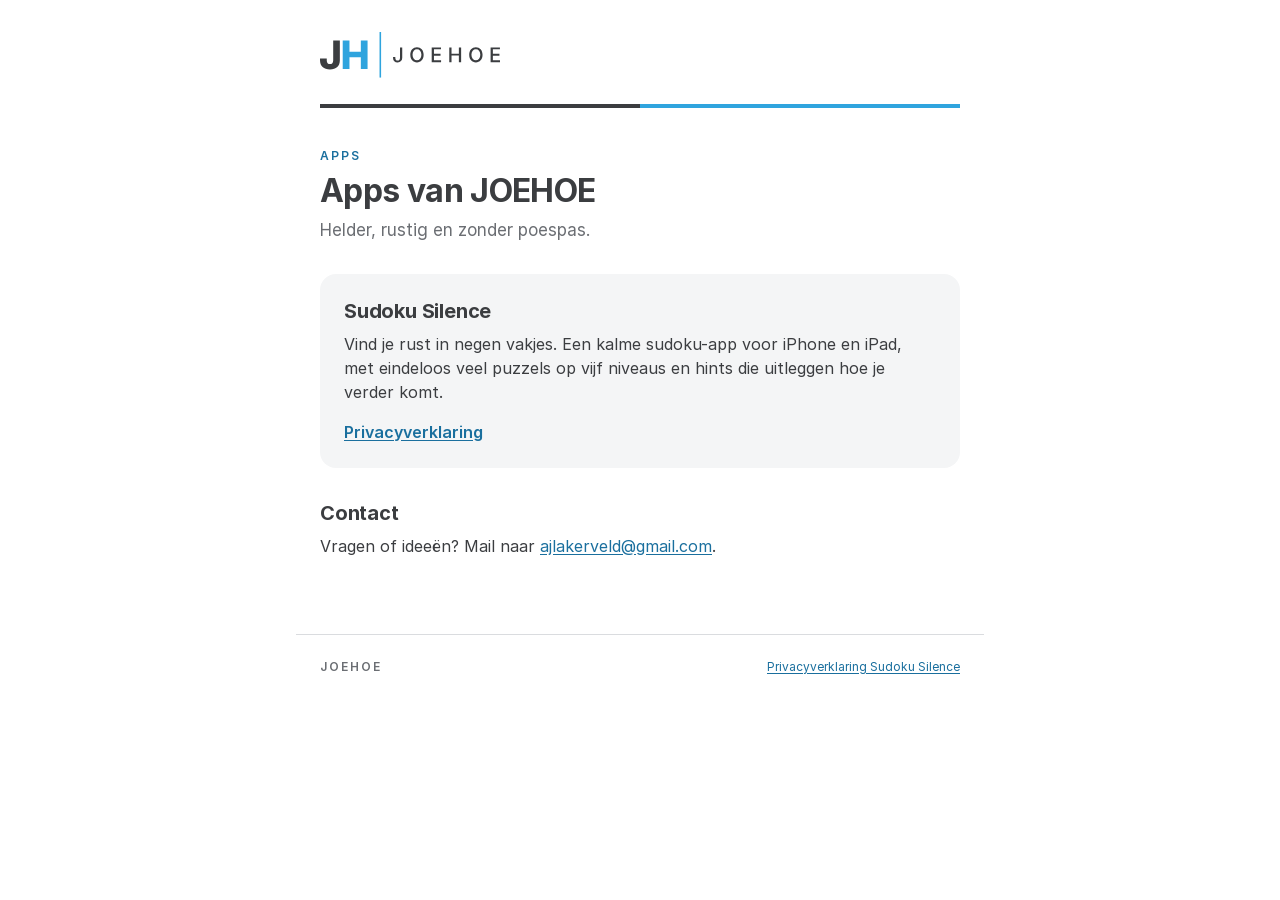
==== index.html @ d2bf130f "Add files via upload Initial upload of the website" ====
<!doctype html>
<html lang="nl">
<head>
<meta charset="utf-8">
<meta name="viewport" content="width=device-width, initial-scale=1">
<title>JOEHOE</title>
<link rel="preload" href="fonts/Inter-Regular.woff2" as="font" type="font/woff2" crossorigin>
<link rel="stylesheet" href="style.css">
</head>
<body>
<header class="site-header">
  <a href="index.html" class="logo-link" aria-label="JOEHOE – home"><svg class="logo" viewBox="0 0 459.82 116.41" role="img" aria-label="JOEHOE"><path class="logo-inkt" d="M25.48828125 95.558515625C41.357421875 95.558515625 50.68359375 87.20890625 50.68359375 72.218671875V21.828046875H33.69140625V72.511640625C33.69140625 78.81046875 30.615234375 81.93546875 25.48828125 81.93546875C20.3125 81.93546875 17.236328125 78.81046875 17.236328125 72.609296875V67.921796875H0.0V72.316328125C0.0 87.20890625 9.423828125 95.558515625 25.48828125 95.558515625Z"/><path class="logo-blauw" d="M58.01171875 94.581953125H75.248046875V64.455H104.30078125V94.581953125H121.48828125V21.828046875H104.30078125V50.3925H75.248046875V21.828046875H58.01171875Z"/><rect class="logo-blauw" x="152.05" y="0" width="4" height="116.41"/><path class="logo-inkt" d="M198.364140625 77.628828125C205.422734375 77.628828125 210.06921875 73.49015625 210.06921875 66.101484375V39.288984375H204.305546875V66.152265625C204.305546875 70.44328125 201.94421875 72.7284375 198.364140625 72.7284375C194.7840625 72.7284375 192.422734375 70.44328125 192.422734375 66.152265625V64.019453125H186.60828125V66.126875C186.60828125 73.49015625 191.305546875 77.628828125 198.364140625 77.628828125ZM247.735703125 77.628828125C257.536484375 77.628828125 264.7728125 70.316328125 264.7728125 58.230390625C264.7728125 46.093671875 257.536484375 38.781171875 247.735703125 38.781171875C237.90953125 38.781171875 230.6478125 46.093671875 230.6478125 58.230390625C230.6478125 70.316328125 237.90953125 77.628828125 247.735703125 77.628828125ZM247.735703125 72.347578125C241.235703125 72.347578125 236.38609375 67.371015625 236.38609375 58.230390625C236.38609375 49.064375 241.235703125 44.062421875 247.735703125 44.062421875C254.184921875 44.062421875 259.03453125 49.038984375 259.03453125 58.230390625C259.03453125 67.371015625 254.184921875 72.347578125 247.735703125 72.347578125ZM285.35140624999997 77.121015625H309.32015624999997V72.144453125H291.14046874999997V60.49015625H307.89828124999997V55.538984375H291.14046874999997V44.265546875H309.16781249999997V39.288984375H285.35140624999997ZM330.22882812499995 77.121015625H336.01789062499995V60.261640625H354.75617187499995V77.121015625H360.57062499999995V39.288984375H354.75617187499995V55.285078125H336.01789062499995V39.288984375H330.22882812499995ZM398.23710937499993 77.628828125C408.03789062499993 77.628828125 415.27421874999993 70.316328125 415.27421874999993 58.230390625C415.27421874999993 46.093671875 408.03789062499993 38.781171875 398.23710937499993 38.781171875C388.41093749999993 38.781171875 381.14921874999993 46.093671875 381.14921874999993 58.230390625C381.14921874999993 70.316328125 388.41093749999993 77.628828125 398.23710937499993 77.628828125ZM398.23710937499993 72.347578125C391.73710937499993 72.347578125 386.88749999999993 67.371015625 386.88749999999993 58.230390625C386.88749999999993 49.064375 391.73710937499993 44.062421875 398.23710937499993 44.062421875C404.68632812499993 44.062421875 409.53593749999993 49.038984375 409.53593749999993 58.230390625C409.53593749999993 67.371015625 404.68632812499993 72.347578125 398.23710937499993 72.347578125ZM435.8528124999999 77.121015625H459.8215624999999V72.144453125H441.6418749999999V60.49015625H458.3996874999999V55.538984375H441.6418749999999V44.265546875H459.6692187499999V39.288984375H435.8528124999999Z"/></svg></a>
</header>
<div class="duo-lijn" aria-hidden="true"></div>
<main>
<p class="label">Apps</p>
<h1>Apps van JOEHOE</h1>
<p class="lead">Helder, rustig en zonder poespas.</p>

<section class="kaart">
  <h2>Sudoku Silence</h2>
  <p>Vind je rust in negen vakjes. Een kalme sudoku-app voor iPhone en iPad, met eindeloos veel puzzels op vijf niveaus en hints die uitleggen hoe je verder komt.</p>
  <p class="kaart-links"><a href="privacy.html">Privacyverklaring</a></p>
</section>

<h2>Contact</h2>
<p>Vragen of ideeën? Mail naar <a href="mailto:ajlakerveld@gmail.com">ajlakerveld@gmail.com</a>.</p>
</main>
<footer class="site-footer">
  <span>JOEHOE</span>
  <a href="privacy.html">Privacyverklaring Sudoku Silence</a>
</footer>
</body>
</html>
---- style.css ----
/* JOEHOE-huisstijl (brandbook v1.0). Licht is standaard; donker volgt de systeeminstelling. */

/* Inter staat op de site zelf: bezoekers maken geen verbinding met Google Fonts. */
@font-face {
  font-family: Inter;
  font-style: normal;
  font-weight: 400;
  font-display: swap;
  src: url("fonts/Inter-Regular.woff2") format("woff2");
}
@font-face {
  font-family: Inter;
  font-style: normal;
  font-weight: 500;
  font-display: swap;
  src: url("fonts/Inter-Medium.woff2") format("woff2");
}
@font-face {
  font-family: Inter;
  font-style: normal;
  font-weight: 600;
  font-display: swap;
  src: url("fonts/Inter-SemiBold.woff2") format("woff2");
}
@font-face {
  font-family: Inter;
  font-style: normal;
  font-weight: 700;
  font-display: swap;
  src: url("fonts/Inter-Bold.woff2") format("woff2");
}

:root {
  color-scheme: light dark;

  --jh-grond: #FFFFFF;
  --jh-vlak: #F4F5F6;
  --jh-vlak-blauw: #E5F4FC;
  --jh-inkt: #3B3D40;
  --jh-inkt-zacht: #6B6E73;
  --jh-lijn: #DADCDF;
  --jh-merk: #2FA4DE;
  --jh-link: #1A6F9E;
  --jh-focus: #1A6F9E;
  --jh-logo-inkt: #3B3D40;

  --jh-radius-l: 16px;
  --jh-inhoud-max: 640px;
  --jh-font: Inter, Arial, "Helvetica Neue", sans-serif;
}

@media (prefers-color-scheme: dark) {
  :root {
    --jh-grond: #1E1F21;
    --jh-vlak: #2A2C2F;
    --jh-vlak-blauw: #17394D;
    --jh-inkt: #F1F2F3;
    --jh-inkt-zacht: #A7AAAF;
    --jh-lijn: #3F4246;
    --jh-link: #6CC3EE;
    --jh-focus: #6CC3EE;
    /* Negatief logo: J en woordmerk wit. */
    --jh-logo-inkt: #FFFFFF;
  }
}

* { box-sizing: border-box; }

body {
  margin: 0;
  background: var(--jh-grond);
  color: var(--jh-inkt);
  font: 400 16px/24px var(--jh-font);
  -webkit-text-size-adjust: 100%;
}

/* Koptekst: logo linksboven, daaronder de duo-lijn over de volle breedte van de inhoud. */
.site-header,
main,
.site-footer {
  max-width: calc(var(--jh-inhoud-max) + 48px);
  margin: 0 auto;
  padding-inline: 24px;
}

.site-header { padding-block: 32px 20px; }

.logo { display: block; width: 180px; height: auto; }
.logo .logo-inkt { fill: var(--jh-logo-inkt); }
.logo .logo-blauw { fill: var(--jh-merk); }

.duo-lijn {
  max-width: var(--jh-inhoud-max);
  margin: 0 auto;
  height: 4px;
  background: linear-gradient(to right, var(--jh-inkt) 50%, var(--jh-merk) 50%);
}

@media (max-width: 688px) {
  .duo-lijn { margin-inline: 24px; }
}

main { padding-block: 40px 64px; }

/* Typeschaal (app-schaal in px). */
h1 { font-size: 32px; line-height: 38px; font-weight: 700; letter-spacing: -0.02em; margin: 0 0 8px; }
h2 { font-size: 20px; line-height: 26px; font-weight: 700; letter-spacing: -0.01em; margin: 32px 0 8px; }
p, ul { margin: 0 0 12px; }
li { margin-bottom: 6px; }

.label {
  font-size: 12px;
  line-height: 16px;
  font-weight: 600;
  letter-spacing: 0.16em;
  text-transform: uppercase;
  color: var(--jh-link);
  margin: 0 0 8px;
}

.meta { font-size: 14px; line-height: 20px; color: var(--jh-inkt-zacht); margin-bottom: 24px; }
.lead { font-size: 17px; line-height: 24px; color: var(--jh-inkt-zacht); margin-bottom: 32px; }

/* Links: donker helderblauw, nooit helderblauw op wit. */
a { color: var(--jh-link); text-underline-offset: 2px; }
a:focus-visible { outline: 2px solid var(--jh-focus); outline-offset: 2px; border-radius: 4px; }
.logo-link { display: inline-block; }

/* Kaart op het tweede vlak, hoek 16. */
.kaart {
  background: var(--jh-vlak);
  border-radius: var(--jh-radius-l);
  padding: 24px;
  margin-bottom: 32px;
}
.kaart h2 { margin-top: 0; }
.kaart-links { margin: 16px 0 0; font-weight: 600; }

.site-footer {
  display: flex;
  flex-wrap: wrap;
  gap: 8px 24px;
  justify-content: space-between;
  padding-block: 24px 40px;
  border-top: 1px solid var(--jh-lijn);
  font-size: 12px;
  line-height: 16px;
  color: var(--jh-inkt-zacht);
}
.site-footer span { letter-spacing: 0.16em; font-weight: 600; }
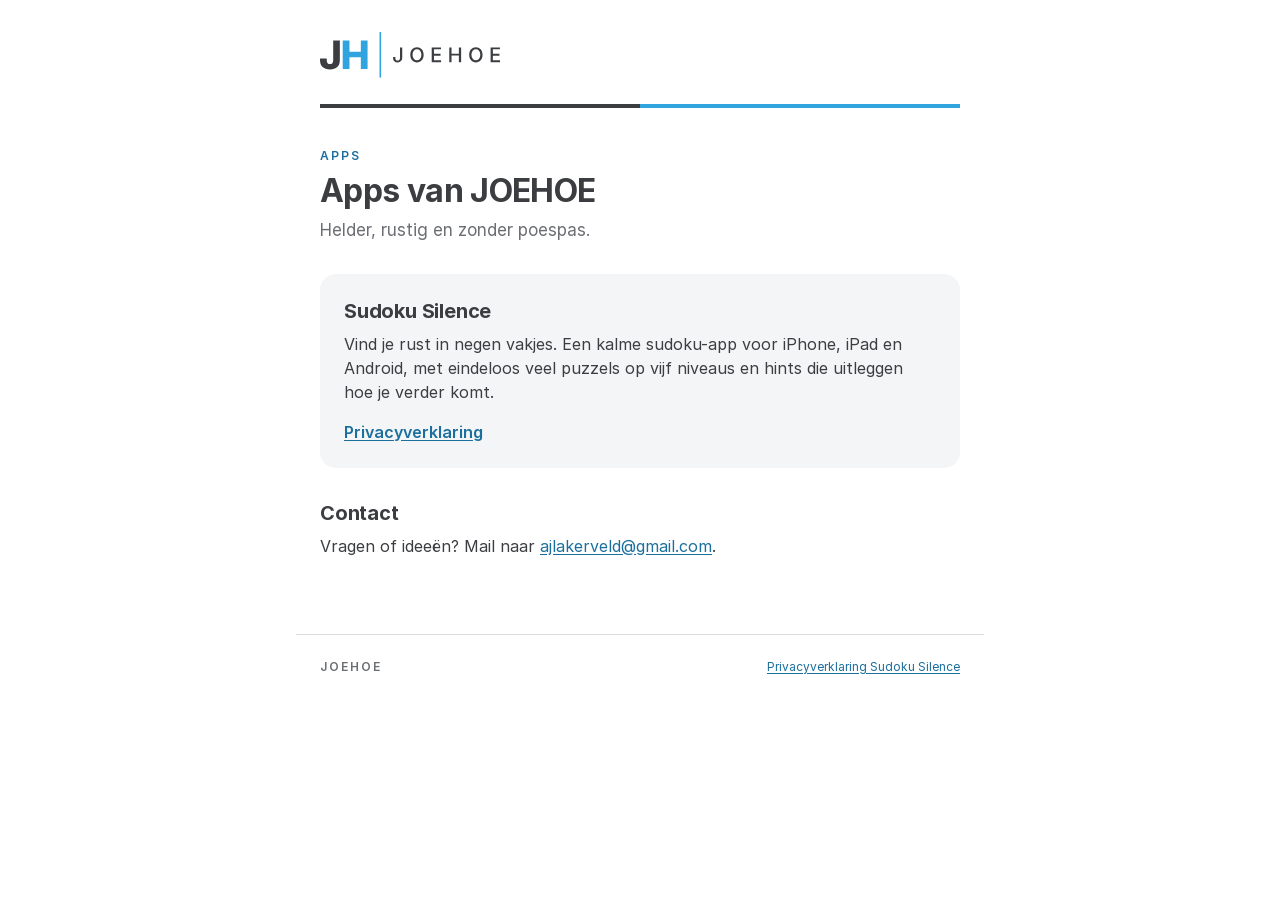
==== commit 949cc784: "Privacyverklaring: Android toegevoegd" ====
--- a/index.html
+++ b/index.html
@@ -19,7 +19,7 @@
 
 <section class="kaart">
   <h2>Sudoku Silence</h2>
-  <p>Vind je rust in negen vakjes. Een kalme sudoku-app voor iPhone en iPad, met eindeloos veel puzzels op vijf niveaus en hints die uitleggen hoe je verder komt.</p>
+  <p>Vind je rust in negen vakjes. Een kalme sudoku-app voor iPhone, iPad en Android, met eindeloos veel puzzels op vijf niveaus en hints die uitleggen hoe je verder komt.</p>
   <p class="kaart-links"><a href="privacy.html">Privacyverklaring</a></p>
 </section>
 
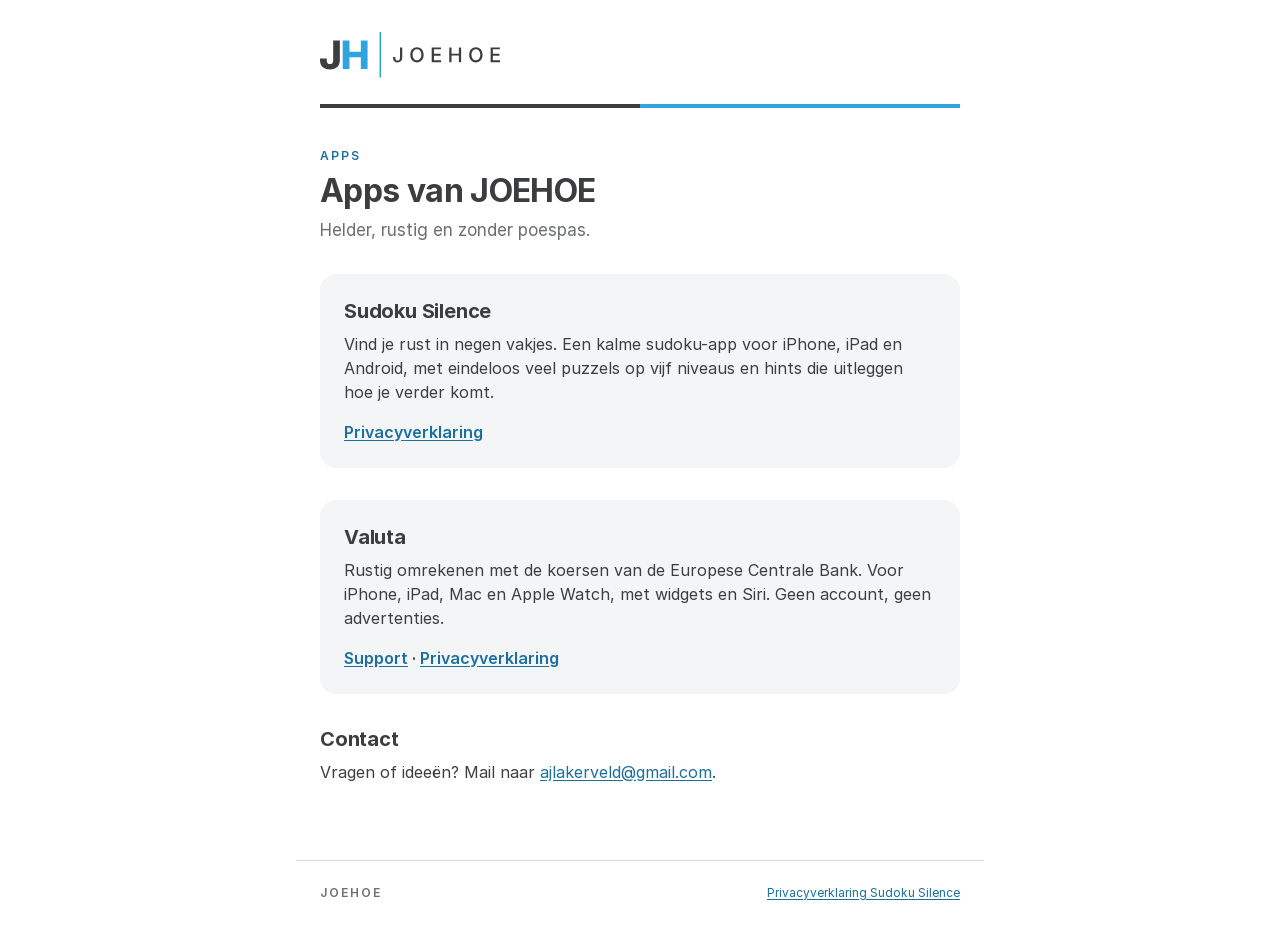
==== commit 24fb4e69: "Valuta: privacy policy and support page; Valuta on the homepage Co-Authored-By: Claude Opus 5.5 <nor" ====
--- a/index.html
+++ b/index.html
@@ -23,6 +23,12 @@
   <p class="kaart-links"><a href="privacy.html">Privacyverklaring</a></p>
 </section>
 
+<section class="kaart">
+  <h2>Valuta</h2>
+  <p>Rustig omrekenen met de koersen van de Europese Centrale Bank. Voor iPhone, iPad, Mac en Apple Watch, met widgets en Siri. Geen account, geen advertenties.</p>
+  <p class="kaart-links"><a href="valuta/">Support</a> · <a href="valuta/privacy.html">Privacyverklaring</a></p>
+</section>
+
 <h2>Contact</h2>
 <p>Vragen of ideeën? Mail naar <a href="mailto:ajlakerveld@gmail.com">ajlakerveld@gmail.com</a>.</p>
 </main>
--- a/style.css
+++ b/style.css
@@ -148,3 +148,17 @@
   color: var(--jh-inkt-zacht);
 }
 .site-footer span { letter-spacing: 0.16em; font-weight: 600; }
+
+/* Smaller headings (FAQ) and a quiet divider between languages. */
+h3 {
+  margin: 24px 0 4px;
+  font-size: 17px;
+  line-height: 24px;
+  font-weight: 600;
+}
+
+hr {
+  margin: 48px 0 32px;
+  border: 0;
+  border-top: 1px solid var(--jh-lijn);
+}
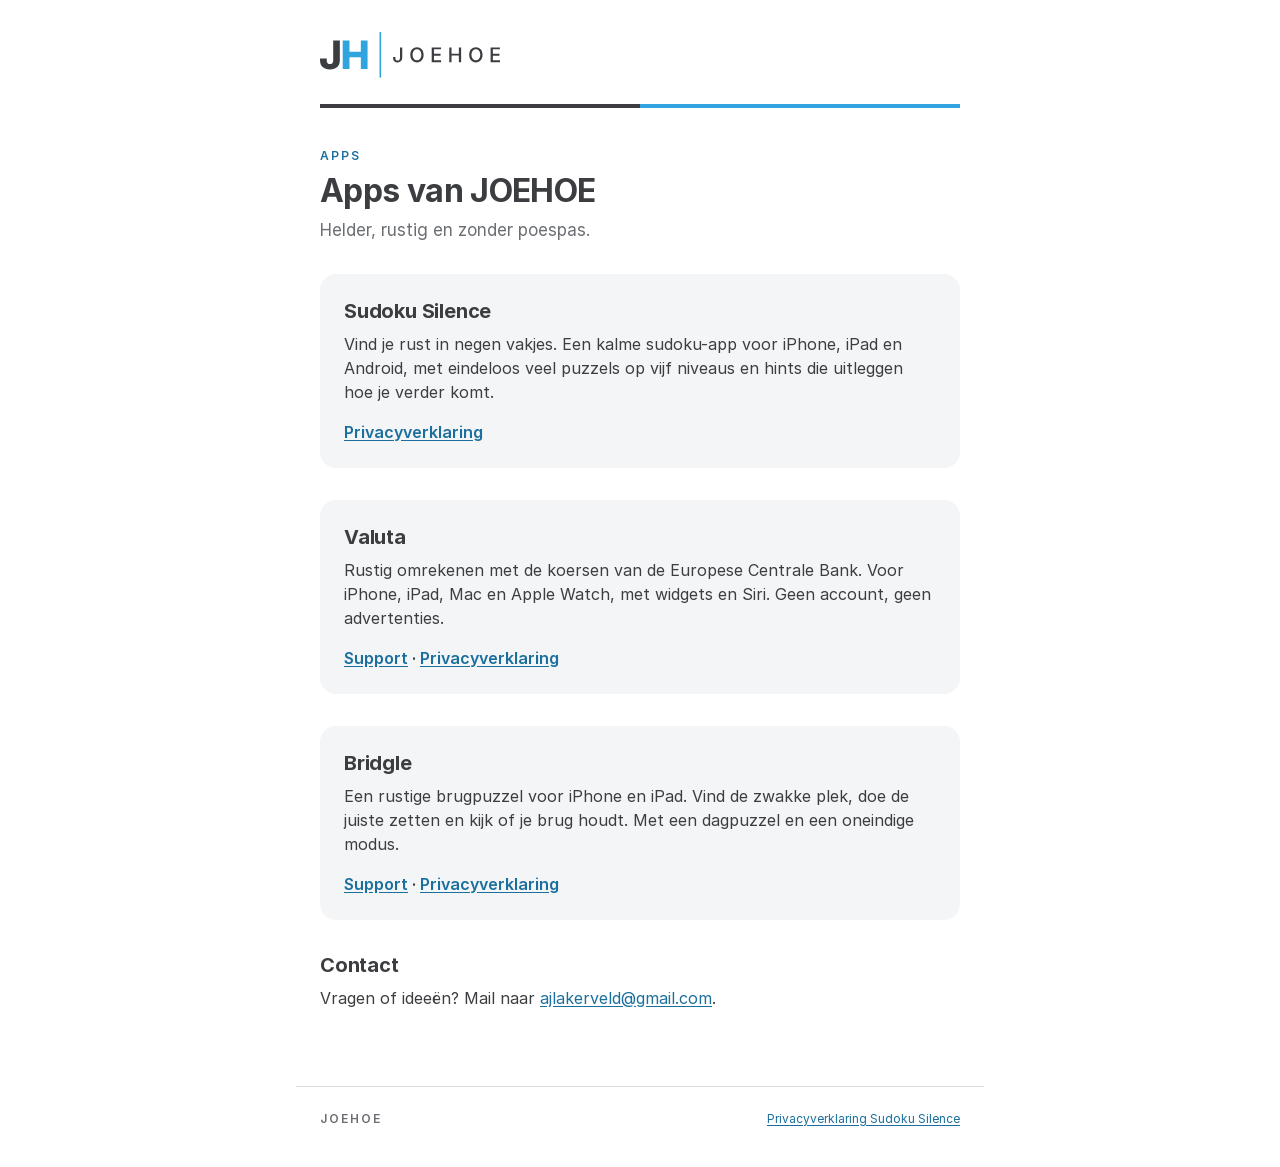
==== commit 813a86f2: "Bridgle: privacy policy and support page; Bridgle on the homepage Co-Authored-By: Claude Opus 5.5 <n" ====
--- a/index.html
+++ b/index.html
@@ -29,6 +29,12 @@
   <p class="kaart-links"><a href="valuta/">Support</a> · <a href="valuta/privacy.html">Privacyverklaring</a></p>
 </section>
 
+<section class="kaart">
+  <h2>Bridgle</h2>
+  <p>Een rustige brugpuzzel voor iPhone en iPad. Vind de zwakke plek, doe de juiste zetten en kijk of je brug houdt. Met een dagpuzzel en een oneindige modus.</p>
+  <p class="kaart-links"><a href="bridgle/">Support</a> · <a href="bridgle/privacy.html">Privacyverklaring</a></p>
+</section>
+
 <h2>Contact</h2>
 <p>Vragen of ideeën? Mail naar <a href="mailto:ajlakerveld@gmail.com">ajlakerveld@gmail.com</a>.</p>
 </main>
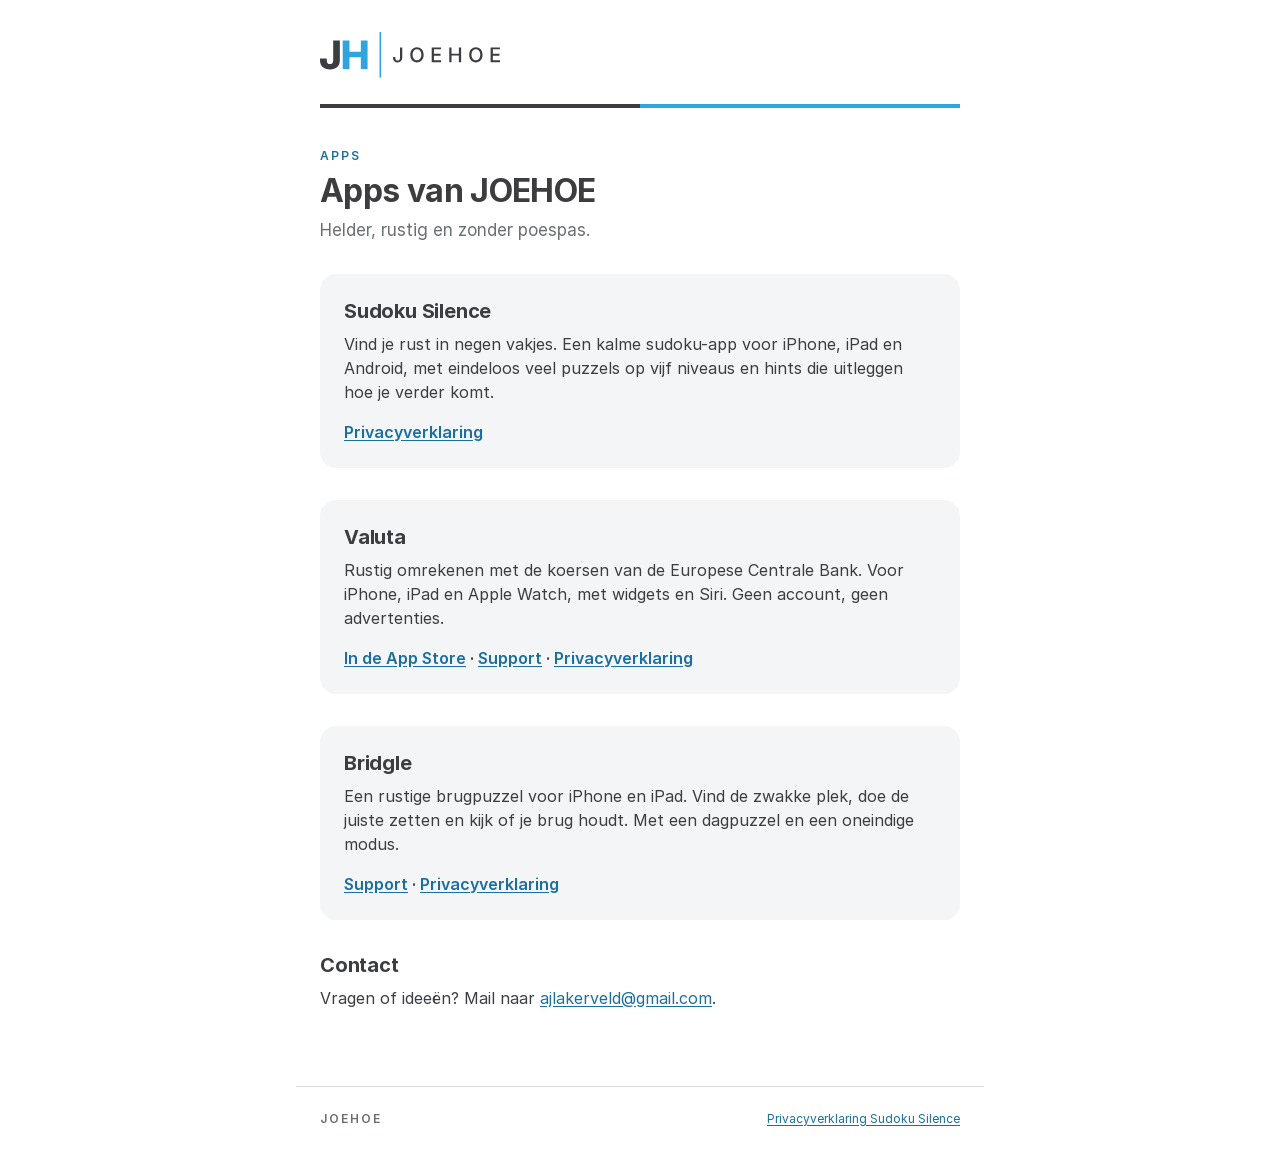
==== commit 959fa684: "Valuta: App Store link, Mac follows later Co-Authored-By: Claude Opus 5.5 <noreply@anthropic.com>" ====
--- a/index.html
+++ b/index.html
@@ -25,8 +25,8 @@
 
 <section class="kaart">
   <h2>Valuta</h2>
-  <p>Rustig omrekenen met de koersen van de Europese Centrale Bank. Voor iPhone, iPad, Mac en Apple Watch, met widgets en Siri. Geen account, geen advertenties.</p>
-  <p class="kaart-links"><a href="valuta/">Support</a> · <a href="valuta/privacy.html">Privacyverklaring</a></p>
+  <p>Rustig omrekenen met de koersen van de Europese Centrale Bank. Voor iPhone, iPad en Apple Watch, met widgets en Siri. Geen account, geen advertenties.</p>
+  <p class="kaart-links"><a href="https://apps.apple.com/app/id6824282331">In de App Store</a> · <a href="valuta/">Support</a> · <a href="valuta/privacy.html">Privacyverklaring</a></p>
 </section>
 
 <section class="kaart">
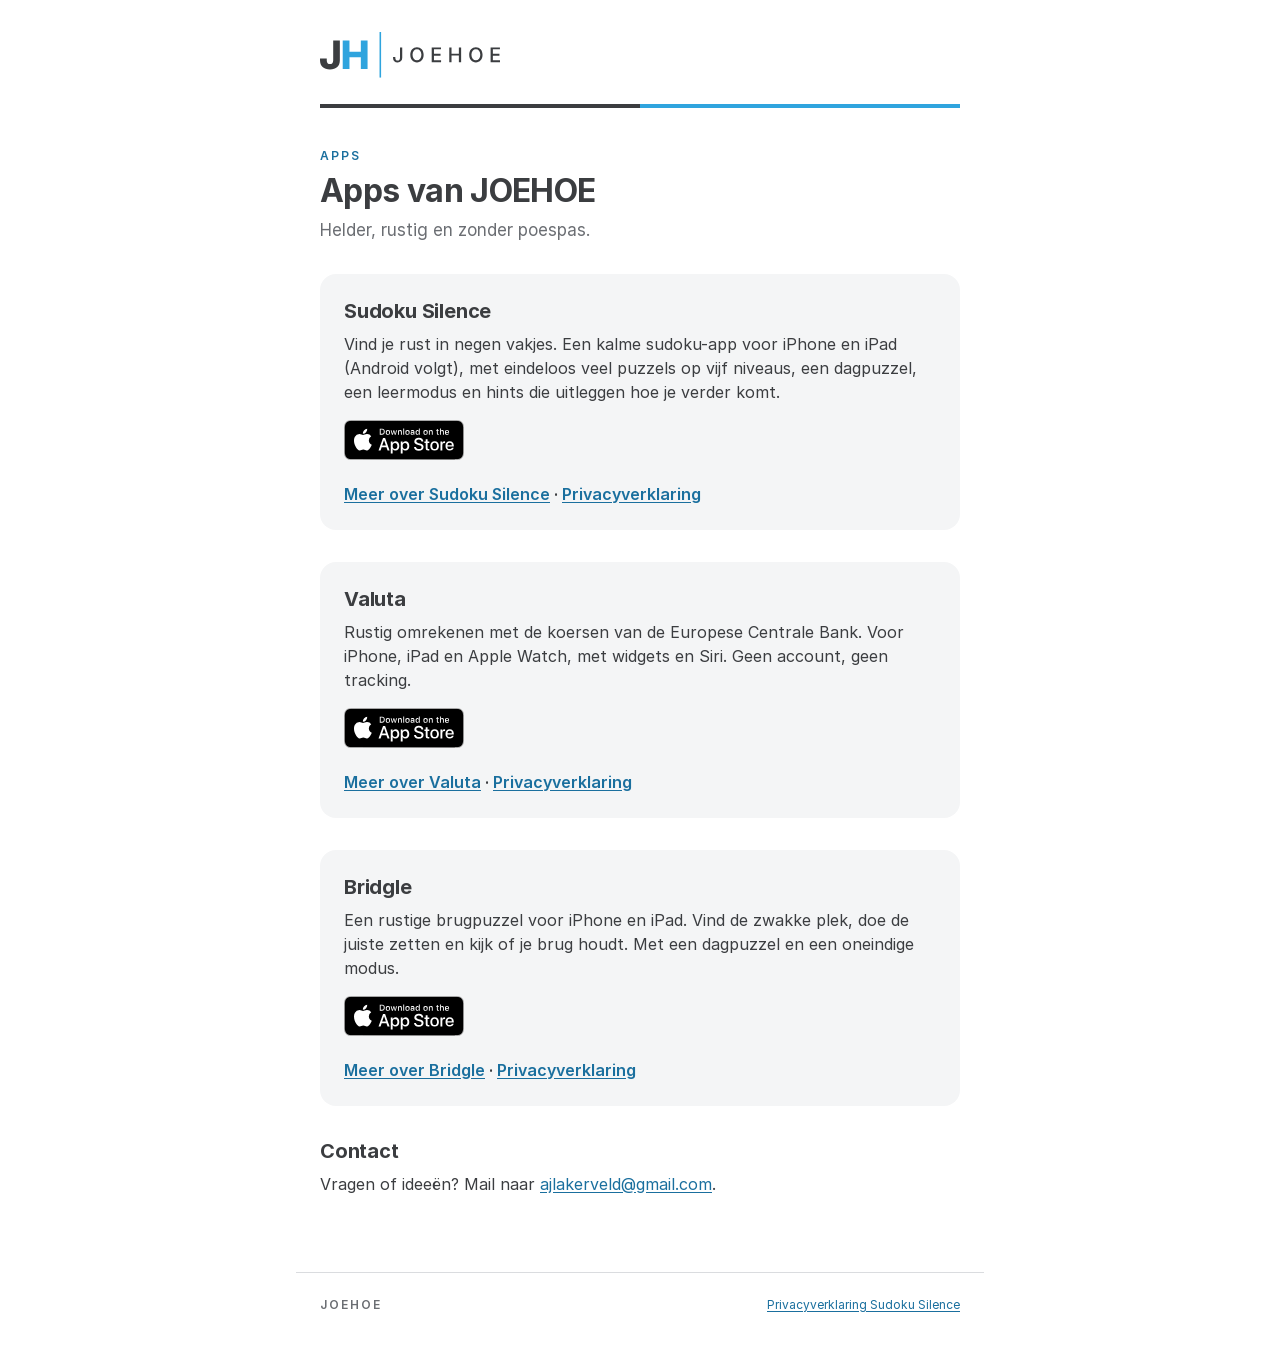
==== commit f92b741f: "App pages for Sudoku Silence, Valuta and Bridgle: badge, screenshots, SEO - New sudoku/ page (featur" ====
--- a/index.html
+++ b/index.html
@@ -3,7 +3,14 @@
 <head>
 <meta charset="utf-8">
 <meta name="viewport" content="width=device-width, initial-scale=1">
-<title>JOEHOE</title>
+<title>JOEHOE – rustige apps voor iPhone, iPad en Apple Watch</title>
+<meta name="description" content="Apps van JOEHOE: Sudoku Silence (rustige sudoku), Valuta (valuta omrekenen met ECB-koersen) en Bridgle (brugpuzzel). Helder, rustig en zonder poespas.">
+<link rel="canonical" href="https://joehoe.tech/">
+<meta property="og:type" content="website">
+<meta property="og:title" content="Apps van JOEHOE">
+<meta property="og:description" content="Sudoku Silence, Valuta en Bridgle: helder, rustig en zonder poespas.">
+<meta property="og:url" content="https://joehoe.tech/">
+<meta property="og:image" content="https://joehoe.tech/sudoku/img/1-home.jpg">
 <link rel="preload" href="fonts/Inter-Regular.woff2" as="font" type="font/woff2" crossorigin>
 <link rel="stylesheet" href="style.css">
 </head>
@@ -18,21 +25,24 @@
 <p class="lead">Helder, rustig en zonder poespas.</p>
 
 <section class="kaart">
-  <h2>Sudoku Silence</h2>
-  <p>Vind je rust in negen vakjes. Een kalme sudoku-app voor iPhone, iPad en Android, met eindeloos veel puzzels op vijf niveaus en hints die uitleggen hoe je verder komt.</p>
-  <p class="kaart-links"><a href="privacy.html">Privacyverklaring</a></p>
+  <h2><a href="sudoku/">Sudoku Silence</a></h2>
+  <p>Vind je rust in negen vakjes. Een kalme sudoku-app voor iPhone en iPad (Android volgt), met eindeloos veel puzzels op vijf niveaus, een dagpuzzel, een leermodus en hints die uitleggen hoe je verder komt.</p>
+  <a class="app-badge app-badge-klein" href="https://apps.apple.com/app/id6821435400"><img src="assets/app-store-badge.svg" alt="Download in de App Store" width="120" height="40"></a>
+  <p class="kaart-links"><a href="sudoku/">Meer over Sudoku Silence</a> · <a href="privacy.html">Privacyverklaring</a></p>
 </section>
 
 <section class="kaart">
-  <h2>Valuta</h2>
-  <p>Rustig omrekenen met de koersen van de Europese Centrale Bank. Voor iPhone, iPad en Apple Watch, met widgets en Siri. Geen account, geen advertenties.</p>
-  <p class="kaart-links"><a href="https://apps.apple.com/app/id6824282331">In de App Store</a> · <a href="valuta/">Support</a> · <a href="valuta/privacy.html">Privacyverklaring</a></p>
+  <h2><a href="valuta/">Valuta</a></h2>
+  <p>Rustig omrekenen met de koersen van de Europese Centrale Bank. Voor iPhone, iPad en Apple Watch, met widgets en Siri. Geen account, geen tracking.</p>
+  <a class="app-badge app-badge-klein" href="https://apps.apple.com/app/id6824282331"><img src="assets/app-store-badge.svg" alt="Download in de App Store" width="120" height="40"></a>
+  <p class="kaart-links"><a href="valuta/">Meer over Valuta</a> · <a href="valuta/privacy.html">Privacyverklaring</a></p>
 </section>
 
 <section class="kaart">
-  <h2>Bridgle</h2>
+  <h2><a href="bridgle/">Bridgle</a></h2>
   <p>Een rustige brugpuzzel voor iPhone en iPad. Vind de zwakke plek, doe de juiste zetten en kijk of je brug houdt. Met een dagpuzzel en een oneindige modus.</p>
-  <p class="kaart-links"><a href="bridgle/">Support</a> · <a href="bridgle/privacy.html">Privacyverklaring</a></p>
+  <a class="app-badge app-badge-klein" href="https://apps.apple.com/app/id6825256395"><img src="assets/app-store-badge.svg" alt="Download in de App Store" width="120" height="40"></a>
+  <p class="kaart-links"><a href="bridgle/">Meer over Bridgle</a> · <a href="bridgle/privacy.html">Privacyverklaring</a></p>
 </section>
 
 <h2>Contact</h2>
--- a/style.css
+++ b/style.css
@@ -162,3 +162,41 @@
   border: 0;
   border-top: 1px solid var(--jh-lijn);
 }
+
+/* Language switch on multilingual pages (privacy policies). */
+.taalkeuze { display: flex; flex-wrap: wrap; gap: 4px 0; font-size: 14px; line-height: 22px; color: var(--jh-inkt-zacht); margin: 0 0 32px; }
+.taalkeuze a { white-space: nowrap; }
+.taalkeuze a:not(:last-child)::after { content: "·"; display: inline-block; margin: 0 8px; color: var(--jh-inkt-zacht); text-decoration: none; }
+main section[lang] { scroll-margin-top: 16px; }
+
+/* App pages: the official App Store badge and a row of screenshots that scrolls sideways on small screens. */
+.app-badge { display: inline-block; margin: 0 0 32px; line-height: 0; }
+.app-badge img { height: 48px; width: auto; }
+.app-badge-klein img { height: 40px; }
+.binnenkort { font-size: 14px; line-height: 20px; color: var(--jh-inkt-zacht); margin: -20px 0 32px; }
+
+.screens {
+  display: flex;
+  gap: 16px;
+  overflow-x: auto;
+  scroll-snap-type: x mandatory;
+  padding: 0 0 12px;
+  margin: 0 0 24px;
+}
+.screens img {
+  flex: 0 0 auto;
+  width: 200px;
+  height: auto;
+  border-radius: var(--jh-radius-l);
+  border: 1px solid var(--jh-lijn);
+  scroll-snap-align: start;
+}
+@media (min-width: 688px) {
+  .screens img { width: calc((100% - 32px) / 3); }
+}
+
+.functies { padding-left: 20px; }
+.kaart-kop { display: flex; flex-wrap: wrap; align-items: baseline; justify-content: space-between; gap: 8px 16px; }
+.kaart h2 a { color: inherit; text-decoration: none; }
+.kaart h2 a:hover { text-decoration: underline; }
+.kaart .app-badge { margin: 4px 0 0; }
